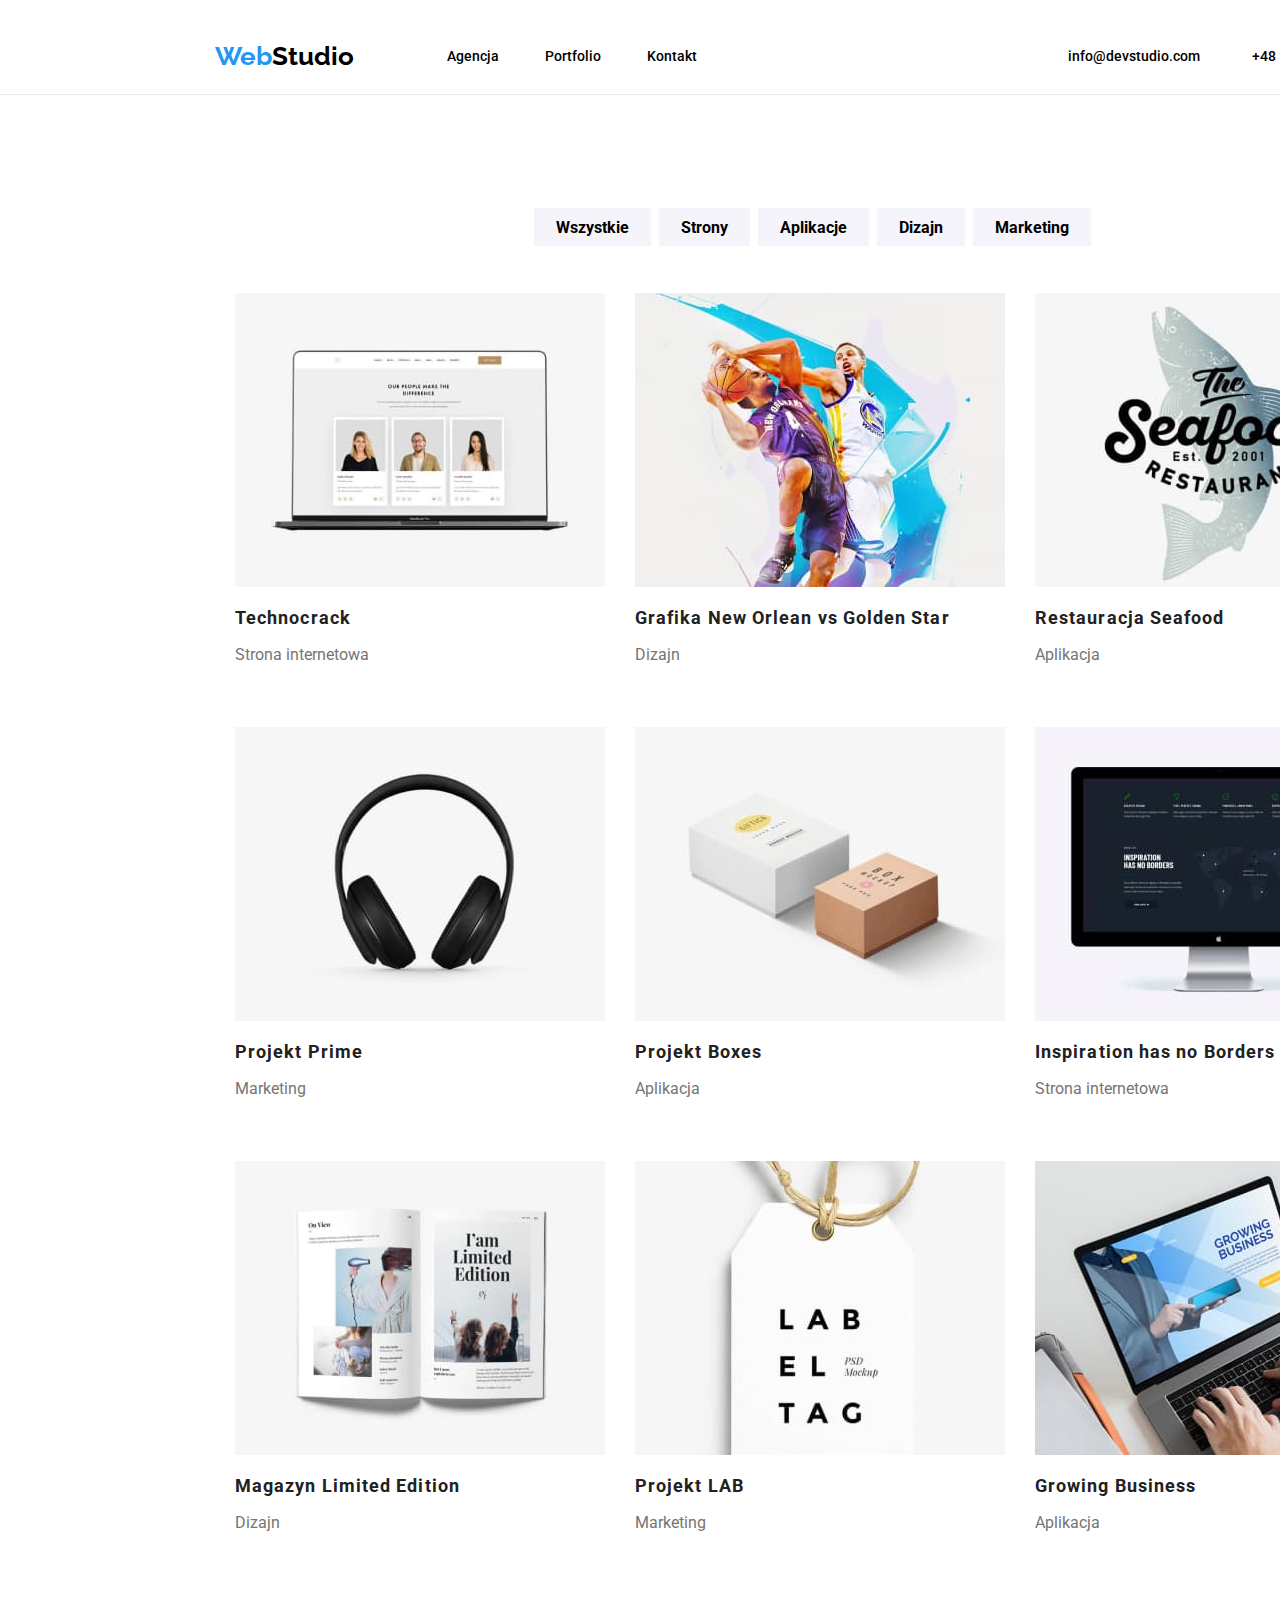
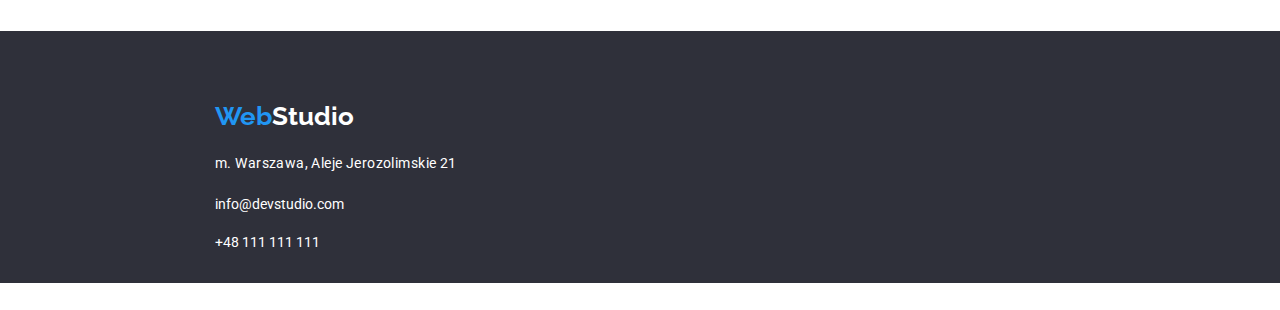
==== portfolio.html @ 70d2c0ad "Version 3.0" ====
<!DOCTYPE html>
<html lang="pl">

<head>
    <meta charset="UTF-8">
    <meta http-equiv="X-UA-Compatible" content="IE=edge">
    <meta name="viewport" content="width=device-width, initial-scale=1.0">
    <title>web-studio-portfolio</title>
    <link rel="preconnect" href="https://fonts.googleapis.com">
    <link rel="preconnect" href="https://fonts.gstatic.com" crossorigin>
    <link
        href="https://fonts.googleapis.com/css2?family=Raleway:wght@700&family=Roboto:wght@400;500;700;900&display=swap"
        rel="stylesheet">
    <style>
        @import url('https://fonts.googleapis.com/css2?family=Raleway:wght@700&family=Roboto:wght@400;500;700;900&display=swap');
    </style>
    <link rel="stylesheet" href="./CSS/style.css">
</head>

<body>
    <header>
        <div class="logo-header"><a href=index.html target="_blank" title="WebStudio" rel="noreferrer noopener"><span
                    class="logo1">Web</span><span class="logo2header">Studio</span></a>
        </div>
        <nav>
            <ul>
                <li>
                    <div class="subpages"><a href="agencja.html" target="_blank" title="WebStudio"
                            rel="noreferrer noopener">Agencja</a></div>
                </li>
                <li>
                    <div class="subpages"><a href="portfolio.html" title="Portfolio WebStudio">Portfolio</a></div>
                </li>
                <li>
                    <div class="subpages"><a href="kontakt.html" target="_blank" title="WebStudio"
                            rel="noreferrer noopener">Kontakt</a></div>
                </li>
            </ul>
            <ul>
                <li>
                    <div id="contact-mail-index"><a href="mailto:info@devstudio.com">info@devstudio.com</a></div>
                </li>
                <li>
                    <div id="contact-phone-index"><a href="tel:+48111111">+48 111 111 111</a></div>
                </li>
            </ul>
        </nav>
    </header>
    <div class="subpages-portfolio-block">
        <nav>
            <ul>
                <li>
                    <div class="subpages-portfolio"><button type="button">Wszystkie</button></div>
                </li>
                <li>
                    <div class="subpages-portfolio"><button type="button">Strony</button></div>
                </li>
                <li>
                    <div class="subpages-portfolio"><button type="button">Aplikacje</button></div>
                </li>
                <li>
                    <div class="subpages-portfolio"><button type="button">Dizajn</button></div>
                </li>
                <li>
                    <div class="subpages-portfolio"><button type="button">Marketing</button></div>
                </li>
            </ul>
        </nav>
    </div>
    <div class="portfolio">
        <ul>
            <li>
                <figure class="portfolio-photos">
                    <img src="./images/Technocrack.jpg" alt="photo of laptop with open webpage of some company"
                        width="370" height="294">
                    <figcaption>
                        <span class="project-name">Technocrack</span>
                        <br>
                        <span class="project-type">Strona internetowa</span>
                    </figcaption>
                </figure>
            </li>
            <li>
                <figure class="portfolio-photos">
                    <img src="./images/Grafika-New-Orlean-vs-Golden-Star.jpg"
                        alt="two basketball players form New Orlean and Golden Stars teams">
                    <figcaption>
                        <span class="project-name">Grafika New Orlean vs Golden Star</span>
                        <br>
                        <span class="project-type">Dizajn</span>
                    </figcaption>
                </figure>
            </li>
            <li>
                <figure class="portfolio-photos">
                    <img src="./images/Restauracja-Seafood.jpg"
                        alt="Logo of The Seafood restaurant with a picture of fhis" width="370" height="294">
                    <figcaption>
                        <span class="project-name">Restauracja Seafood</span>
                        <br>
                        <span class="project-type">Aplikacja</span>
                    </figcaption>
                </figure>
            </li>
            <li>
                <figure class="portfolio-photos">
                    <img src="./images/Projekt-Prime.jpg" alt="Black headphones" width="370" height="294">
                    <figcaption>
                        <span class="project-name">Projekt Prime</span>
                        <br>
                        <span class="project-type">Marketing</span>
                    </figcaption>
                </figure>
            </li>
            <li>
                <figure class="portfolio-photos">
                    <img src="./images/Projekt-Boxes.jpg" alt="Two boxes biger white and smaller orange" width="370"
                        height="294">
                    <figcaption>
                        <span class="project-name">Projekt Boxes</span>
                        <br>
                        <span class="project-type">Aplikacja</span>
                    </figcaption>
                </figure>
            </li>
            <li>
                <figure class="portfolio-photos">
                    <img src="./images/Inspiration-has-no-Borders.jpg" alt="Apple Macintosh" width="370" height="294">
                    <figcaption>
                        <span class="project-name">Inspiration has no Borders</span>
                        <br>
                        <span class="project-type">Strona internetowa</span>
                    </figcaption>
                </figure>
            </li>
            <li>
                <figure class="portfolio-photos">
                    <img src="./images/Magazyn-Limited-Edition.jpg" alt="Colorfull magazin" width="370" height="294">
                    <figcaption>
                        <span class="project-name">Magazyn Limited Edition</span>
                        <br>
                        <span class="project-type">Dizajn</span>
                    </figcaption>
                </figure>
            </li>
            <li>
                <figure class="portfolio-photos">
                    <img src="./images/Projekt-LAB.jpg" alt="White label with black text" width="370" height="294">
                    <figcaption>
                        <span class="project-name">Projekt LAB</span>
                        <br>
                        <span class="project-type">Marketing</span>
                    </figcaption>
                </figure>
            </li>
            <li>
                <figure class="portfolio-photos">
                    <img src="./images/Growing-Business.jpg" alt="person working on a laptop" width="370" height="294">
                    <figcaption>
                        <span class="project-name">Growing Business</span>
                        <br>
                        <span class="project-type">Aplikacja</span>
                    </figcaption>
                </figure>
            </li>
        </ul>
    </div>
    <footer>
        <div class="logo-footer"><a href="https://web-studio.pl/" target="_blank" title="WebStudio"
                rel="noreferrer noopener"><span class="logo1">Web</span><span class="logo2footer">Studio</span></a>
        </div>

        <address>m. Warszawa, Aleje Jerozolimskie 21</address>
        <br>
        <div id="contact-mail-footer"><a href="mailto:info@devstudio.com">info@devstudio.com</a></div>
        <br>
        <div id="contact-phone-footer"><a href="tel:+48111111">+48 111 111 111</a></div>
    </footer>
</body>
</html>
---- CSS/style.css ----
body {
	width: 1600px;
	font-family: 'Roboto', sans-serif;
	color: #212121;
	margin: 0px;
}
header {
	height: 78px;
	color: black;
	border-bottom: 1px solid #ececec;
}
ul {
	list-style-type: none;
}
li {
	display: inline;
	font-family: 'Roboto', sans-serif;
	font-weight: 500;
	margin: 0px;
	float: left;
}
.logo-header {
	text-align: center;
	padding: 25px 70px 25px 215px;
	float: left;
}
.subpages {
	font-size: 14px;
	padding: 32px 23px;
	float: left;
}
#contact-mail-index {
	padding: 32px 52px 32px 348px;
	margin: 0px;
	float: left;
	font-size: 14px;
}
#contact-phone-index {
	padding: 32px 23px 32px 0px;
	margin: 0px;
	float: left;
	font-size: 14px;
}
main {
	height: 600px;
	background-color: #2f303a;
	color: white;
	text-align: center;
	font-weight: 900;
	font-size: 44px;
	line-height: 1px;
	letter-spacing: 2px;
}
.h1index {
	width: 696px;
	height: 120px;
	padding-top: 200px;
	margin-left: 452px;
	font-size: 44px;
	line-height: 60px;
	letter-spacing: 5px;
}
.h2index {
	text-align: center;
	font-size: 36px;
	margin: 0px;
}
.h3index {
	font-size: 14px;
	font-weight: 700;
	text-align: left;
	line-height: 146%;
	letter-spacing: 0.03em;
}
.btnindex {
	background-color: #f5f4fa;
	width: 200px;
	height: 50px;
	margin: 0;
	padding: 10px 41px 10px 42px;
	margin-top: 30px;
	margin-left: 700px;
}
.description {
	width: 1300px;
	height: 101px;
	margin: 0px;
	padding: 94px 150px;
}
.loremipsum {
	inline-size: 270px;
	float: left;
	margin-left: 30px;
	font-size: 14px;
	line-height: 24px;
	letter-spacing: 0.03em;
	text-align: justify;
}
.loremipsum-text {
	color: #757575;
	line-height: 24px;
	letter-spacing: 0.03em;
	text-align: left;
}
.our-work {
	height: 386px;
	clear: both;
	padding: 94px 0px;
}
.our-team {
	height: 460px;
	background-color: #f5f4fa;
	clear: both;
	padding: 94px 0px;
}
.photos {
	display: flex;
	justify-content: center;
	padding: 50px;
}
.photo {
	margin-left: 15px;
	margin-right: 15px;
}
figure {
	background-color: #ffffff;
	margin: 0px;
	float: left;
}
.our-team-photos {
	font-size: 16px;
	font-weight: 500;
	line-height: 19px;
	letter-spacing: 0.03em;
	text-align: center;
	padding: 30px;
	text-align: center;
}
.name-of-memeber {
	color: #212121;
}
.function-of-member {
	color: #757575;
}

button {
	font-family: 'Roboto', sans-serif;
	font-weight: 700;
	font-size: 16px;
	border: none;
	background-color: #f5f4fa;
	float: left;
	height: 38px;
	width: auto;
	padding: 6px 22px;
}
button:hover {
	font-family: 'Roboto', sans-serif;
	font-weight: 700;
	font-size: 16px;
	background-color: #2196f3;
	cursor: pointer;
}
.logo1 {
	font-family: 'Raleway', sans-serif;
	font-weight: 700;
	font-size: 26px;
	color: #2196f3;
}
.logo2header {
	font-family: 'Raleway', sans-serif;
	font-weight: 700;
	font-size: 26px;
	color: black;
}
.logo2footer {
	font-family: 'Raleway', sans-serif;
	font-weight: 700;
	font-size: 26px;
	color: white;
}
a {
	text-decoration: none;
	color: black;
}
a:hover {
	text-decoration: none;
	color: #2196f3;
}
footer {
	height: 202px;
	background-color: #2f303a;
	color: white;
	padding: 50px 0px 0px 0px;
}
.logo-footer {
	text-align: left;
	padding: 20px 0px 10px 215px;
}
address {
	font-family: 'Roboto', sans-serif;
	font-style: normal;
	font-size: 14px;
	font-weight: 400;
	line-height: 24px;
	letter-spacing: 0.03em;
	text-align: left;
	padding: 10px 1139px 0px 215px;
}
#contact-mail-footer a {
	color: white;
	font-size: 14px;
	padding: 9px 1139px 0px 215px;
}
#contact-mail-footer a:hover {
	color: #2196f3;
	font-size: 14px;
}
#contact-phone-footer a {
	color: white;
	font-size: 14px;
	padding: 9px 1139px 60px 215px;
}
#contact-phone-footer a:hover {
	color: #2196f3;
	font-size: 14px;
}
.portfolio {
	font-family: 'Raleway', sans-serif;
	width: 1240px;
	height: 1414px;
	padding: 28px 150px 94px 180px;
}
.subpages-portfolio-block {
	font-size: 14px;
	padding: 94px 0px 28px 490px;
	float: left;
}
.subpages-portfolio {
	height: 38px;
	font-size: 14px;
	letter-spacing: .03em;
	margin: 4px;
	float: left;
}
.portfolio-photos {
	float: left;
	width: 370px;
	height: 404px;
	padding: 15px;
}
.project-name {
	font-family: 'Roboto', sans-serif;
	font-weight: 700;
	font-size: 18px;
	letter-spacing: 1.08px;
	line-height: 3;
	text-align: left;
}
.project-type {
	color: #757575;
	font-family: 'Roboto', sans-serif;
	font-weight: 400;
	font-size: 16px;
	text-align: left;
}
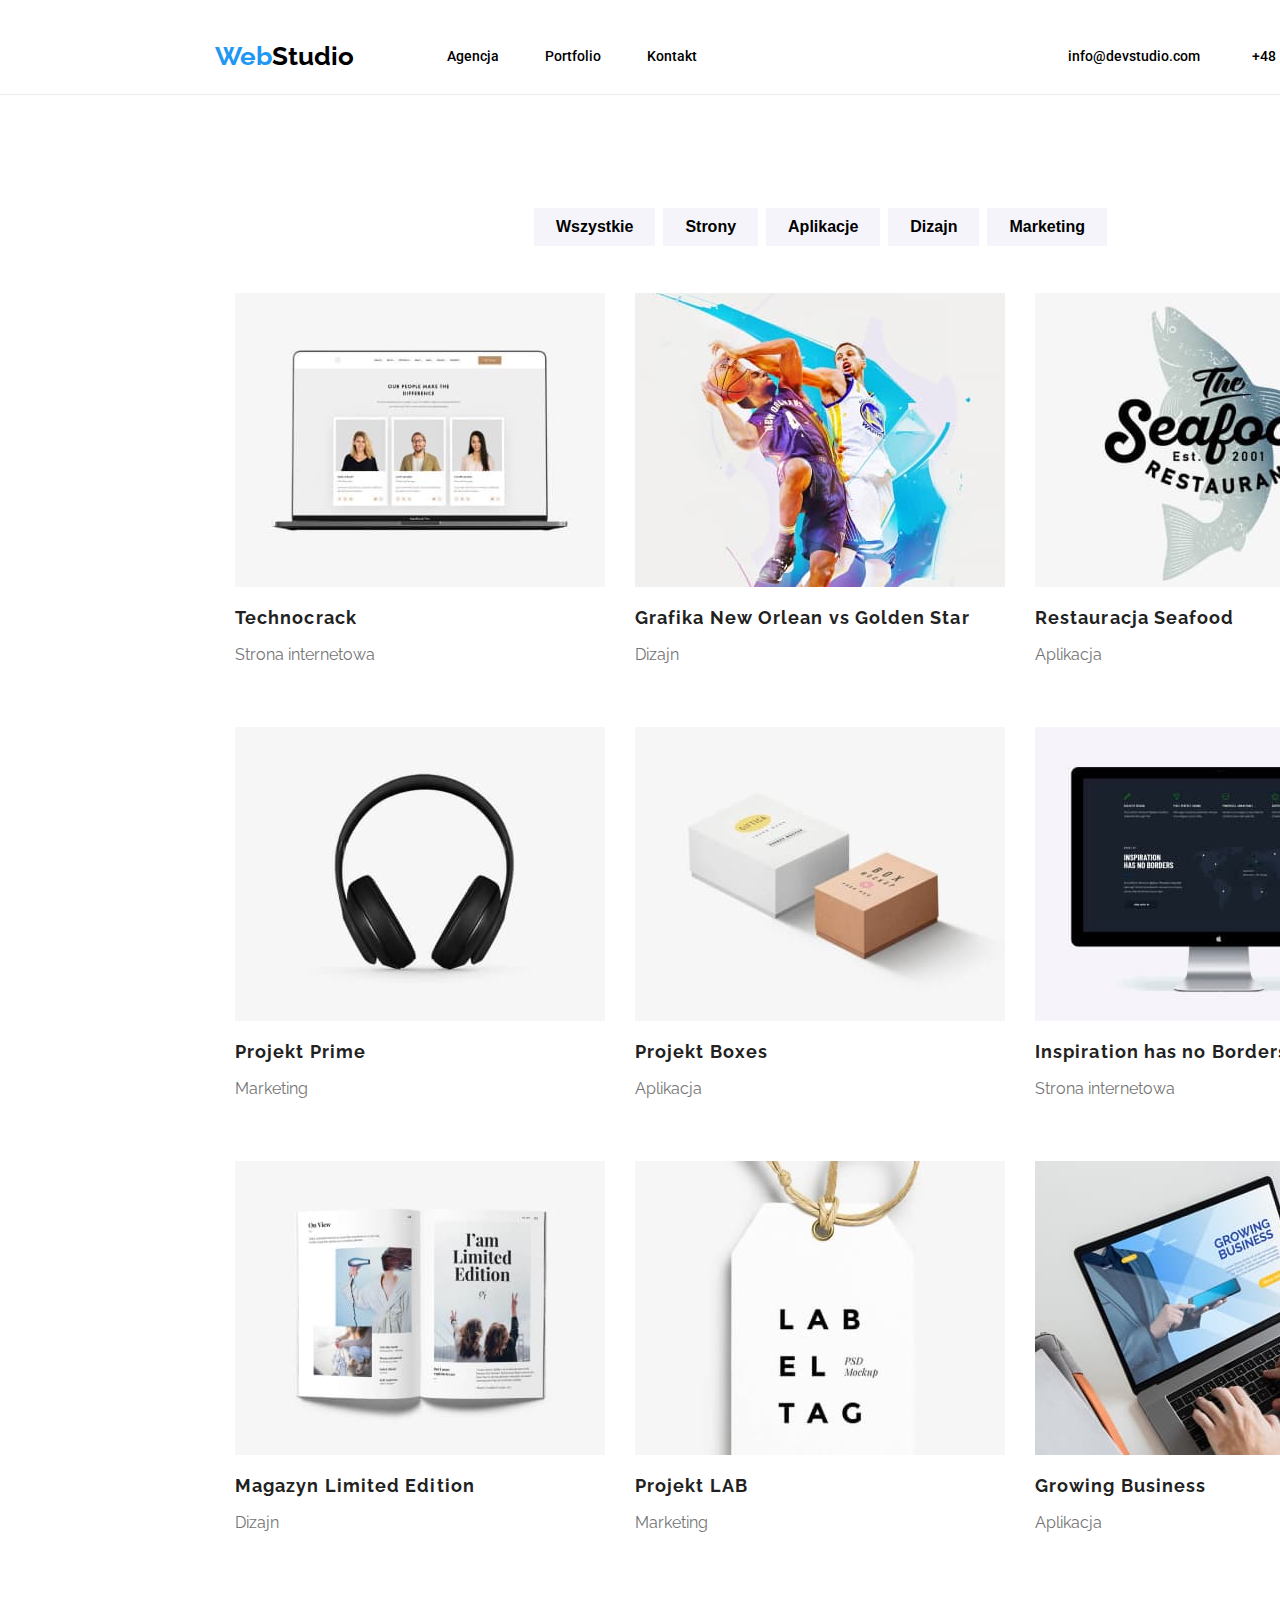
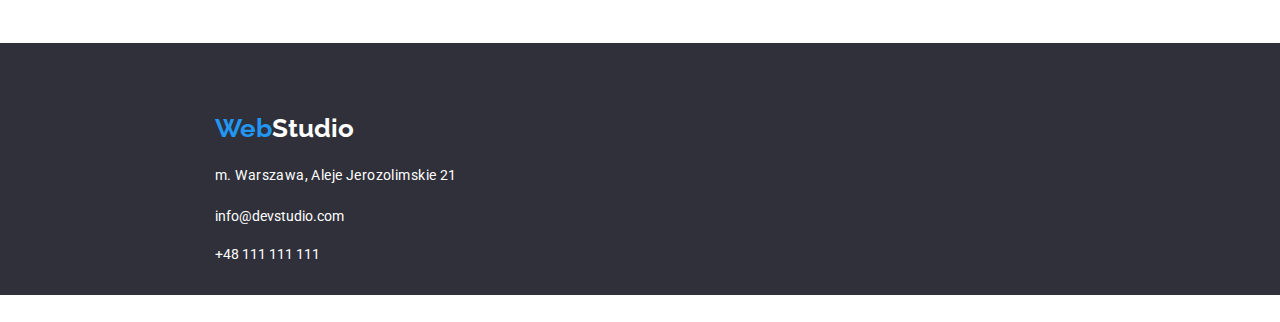
==== commit 3312f26f: "Fixing some of the mistakes pointed out by the mentor" ====
--- a/portfolio.html
+++ b/portfolio.html
@@ -14,25 +14,25 @@
     <style>
         @import url('https://fonts.googleapis.com/css2?family=Raleway:wght@700&family=Roboto:wght@400;500;700;900&display=swap');
     </style>
-    <link rel="stylesheet" href="./CSS/style.css">
+    <link rel="stylesheet" href="./CSS/styles.css">
 </head>
 
 <body>
     <header>
-        <div class="logo-header"><a href=index.html target="_blank" title="WebStudio" rel="noreferrer noopener"><span
+        <div class="logo-header"><a href=index.html target="blank" title="WebStudio" rel="noreferrer noopener"><span
                     class="logo1">Web</span><span class="logo2header">Studio</span></a>
         </div>
         <nav>
             <ul>
                 <li>
-                    <div class="subpages"><a href="agencja.html" target="_blank" title="WebStudio"
+                    <div class="subpages"><a href="agencja.html" target="blank" title="WebStudio"
                             rel="noreferrer noopener">Agencja</a></div>
                 </li>
                 <li>
                     <div class="subpages"><a href="portfolio.html" title="Portfolio WebStudio">Portfolio</a></div>
                 </li>
                 <li>
-                    <div class="subpages"><a href="kontakt.html" target="_blank" title="WebStudio"
+                    <div class="subpages"><a href="kontakt.html" target="blank" title="WebStudio"
                             rel="noreferrer noopener">Kontakt</a></div>
                 </li>
             </ul>
@@ -46,125 +46,129 @@
             </ul>
         </nav>
     </header>
-    <div class="subpages-portfolio-block">
-        <nav>
+    <main class="main-portfolio">
+        <div class="subpages-portfolio-block">
+            <nav>
+                <ul>
+                    <li>
+                        <div class="subpages-portfolio"><button type="button">Wszystkie</button></div>
+                    </li>
+                    <li>
+                        <div class="subpages-portfolio"><button type="button">Strony</button></div>
+                    </li>
+                    <li>
+                        <div class="subpages-portfolio"><button type="button">Aplikacje</button></div>
+                    </li>
+                    <li>
+                        <div class="subpages-portfolio"><button type="button">Dizajn</button></div>
+                    </li>
+                    <li>
+                        <div class="subpages-portfolio"><button type="button">Marketing</button></div>
+                    </li>
+                </ul>
+            </nav>
+        </div>
+        <div class="portfolio">
             <ul>
                 <li>
-                    <div class="subpages-portfolio"><button type="button">Wszystkie</button></div>
+                    <figure class="portfolio-photos">
+                        <img src="./images/Technocrack.jpg" alt="photo of laptop with open webpage of some company"
+                            width="370" height="294">
+                        <figcaption>
+                            <span class="project-name">Technocrack</span>
+                            <br>
+                            <span class="project-type">Strona internetowa</span>
+                        </figcaption>
+                    </figure>
                 </li>
                 <li>
-                    <div class="subpages-portfolio"><button type="button">Strony</button></div>
+                    <figure class="portfolio-photos">
+                        <img src="./images/Grafika-New-Orlean-vs-Golden-Star.jpg" 
+                            alt="two basketball players form New Orlean and Golden Stars teams" width="370" height="294">
+                        <figcaption>
+                            <span class="project-name">Grafika New Orlean vs Golden Star</span>
+                            <br>
+                            <span class="project-type">Dizajn</span>
+                        </figcaption>
+                    </figure>
                 </li>
                 <li>
-                    <div class="subpages-portfolio"><button type="button">Aplikacje</button></div>
+                    <figure class="portfolio-photos">
+                        <img src="./images/Restauracja-Seafood.jpg"
+                            alt="Logo of The Seafood restaurant with a picture of fhis" width="370" height="294">
+                        <figcaption>
+                            <span class="project-name">Restauracja Seafood</span>
+                            <br>
+                            <span class="project-type">Aplikacja</span>
+                        </figcaption>
+                    </figure>
                 </li>
                 <li>
-                    <div class="subpages-portfolio"><button type="button">Dizajn</button></div>
+                    <figure class="portfolio-photos">
+                        <img src="./images/Projekt-Prime.jpg" alt="Black headphones" width="370" height="294">
+                        <figcaption>
+                            <span class="project-name">Projekt Prime</span>
+                            <br>
+                            <span class="project-type">Marketing</span>
+                        </figcaption>
+                    </figure>
                 </li>
                 <li>
-                    <div class="subpages-portfolio"><button type="button">Marketing</button></div>
+                    <figure class="portfolio-photos">
+                        <img src="./images/Projekt-Boxes.jpg" alt="Two boxes biger white and smaller orange" width="370" height="294">
+                        <figcaption>
+                            <span class="project-name">Projekt Boxes</span>
+                            <br>
+                            <span class="project-type">Aplikacja</span>
+                        </figcaption>
+                    </figure>
+                </li>
+                <li>
+                    <figure class="portfolio-photos">
+                        <img src="./images/Inspiration-has-no-Borders.jpg" alt="Apple Macintosh" width="370"
+                            height="294">
+                        <figcaption>
+                            <span class="project-name">Inspiration has no Borders</span>
+                            <br>
+                            <span class="project-type">Strona internetowa</span>
+                        </figcaption>
+                    </figure>
+                </li>
+                <li>
+                    <figure class="portfolio-photos">
+                        <img src="./images/Magazyn-Limited-Edition.jpg" alt="Colorfull magazin" width="370"
+                            height="294">
+                        <figcaption>
+                            <span class="project-name">Magazyn Limited Edition</span>
+                            <br>
+                            <span class="project-type">Dizajn</span>
+                        </figcaption>
+                    </figure>
+                </li>
+                <li>
+                    <figure class="portfolio-photos">
+                        <img src="./images/Projekt-LAB.jpg" alt="White label with black text" width="370" height="294">
+                        <figcaption>
+                            <span class="project-name">Projekt LAB</span>
+                            <br>
+                            <span class="project-type">Marketing</span>
+                        </figcaption>
+                    </figure>
+                </li>
+                <li>
+                    <figure class="portfolio-photos">
+                        <img src="./images/Growing-Business.jpg" alt="person working on a laptop" width="370"
+                            height="294">
+                        <figcaption>
+                            <span class="project-name">Growing Business</span>
+                            <br>
+                            <span class="project-type">Aplikacja</span>
+                        </figcaption>
+                    </figure>
                 </li>
             </ul>
-        </nav>
-    </div>
-    <div class="portfolio">
-        <ul>
-            <li>
-                <figure class="portfolio-photos">
-                    <img src="./images/Technocrack.jpg" alt="photo of laptop with open webpage of some company"
-                        width="370" height="294">
-                    <figcaption>
-                        <span class="project-name">Technocrack</span>
-                        <br>
-                        <span class="project-type">Strona internetowa</span>
-                    </figcaption>
-                </figure>
-            </li>
-            <li>
-                <figure class="portfolio-photos">
-                    <img src="./images/Grafika-New-Orlean-vs-Golden-Star.jpg"
-                        alt="two basketball players form New Orlean and Golden Stars teams">
-                    <figcaption>
-                        <span class="project-name">Grafika New Orlean vs Golden Star</span>
-                        <br>
-                        <span class="project-type">Dizajn</span>
-                    </figcaption>
-                </figure>
-            </li>
-            <li>
-                <figure class="portfolio-photos">
-                    <img src="./images/Restauracja-Seafood.jpg"
-                        alt="Logo of The Seafood restaurant with a picture of fhis" width="370" height="294">
-                    <figcaption>
-                        <span class="project-name">Restauracja Seafood</span>
-                        <br>
-                        <span class="project-type">Aplikacja</span>
-                    </figcaption>
-                </figure>
-            </li>
-            <li>
-                <figure class="portfolio-photos">
-                    <img src="./images/Projekt-Prime.jpg" alt="Black headphones" width="370" height="294">
-                    <figcaption>
-                        <span class="project-name">Projekt Prime</span>
-                        <br>
-                        <span class="project-type">Marketing</span>
-                    </figcaption>
-                </figure>
-            </li>
-            <li>
-                <figure class="portfolio-photos">
-                    <img src="./images/Projekt-Boxes.jpg" alt="Two boxes biger white and smaller orange" width="370"
-                        height="294">
-                    <figcaption>
-                        <span class="project-name">Projekt Boxes</span>
-                        <br>
-                        <span class="project-type">Aplikacja</span>
-                    </figcaption>
-                </figure>
-            </li>
-            <li>
-                <figure class="portfolio-photos">
-                    <img src="./images/Inspiration-has-no-Borders.jpg" alt="Apple Macintosh" width="370" height="294">
-                    <figcaption>
-                        <span class="project-name">Inspiration has no Borders</span>
-                        <br>
-                        <span class="project-type">Strona internetowa</span>
-                    </figcaption>
-                </figure>
-            </li>
-            <li>
-                <figure class="portfolio-photos">
-                    <img src="./images/Magazyn-Limited-Edition.jpg" alt="Colorfull magazin" width="370" height="294">
-                    <figcaption>
-                        <span class="project-name">Magazyn Limited Edition</span>
-                        <br>
-                        <span class="project-type">Dizajn</span>
-                    </figcaption>
-                </figure>
-            </li>
-            <li>
-                <figure class="portfolio-photos">
-                    <img src="./images/Projekt-LAB.jpg" alt="White label with black text" width="370" height="294">
-                    <figcaption>
-                        <span class="project-name">Projekt LAB</span>
-                        <br>
-                        <span class="project-type">Marketing</span>
-                    </figcaption>
-                </figure>
-            </li>
-            <li>
-                <figure class="portfolio-photos">
-                    <img src="./images/Growing-Business.jpg" alt="person working on a laptop" width="370" height="294">
-                    <figcaption>
-                        <span class="project-name">Growing Business</span>
-                        <br>
-                        <span class="project-type">Aplikacja</span>
-                    </figcaption>
-                </figure>
-            </li>
-        </ul>
-    </div>
+        </div>
+    </main>
     <footer>
         <div class="logo-footer"><a href="https://web-studio.pl/" target="_blank" title="WebStudio"
                 rel="noreferrer noopener"><span class="logo1">Web</span><span class="logo2footer">Studio</span></a>
@@ -177,4 +181,5 @@
         <div id="contact-phone-footer"><a href="tel:+48111111">+48 111 111 111</a></div>
     </footer>
 </body>
+
 </html>--- a/CSS/styles.css
+++ b/CSS/styles.css
@@ -0,0 +1,276 @@
+body {
+	width: 1600px;
+	font-family: 'Roboto', sans-serif;
+	color: #212121;
+	margin: 0px;
+}
+header {
+	height: 78px;
+	color: black;
+	border-bottom: 1px solid #ececec;
+}
+.main-portfolio {
+	height: 1548px;
+}
+ul {
+	list-style-type: none;
+}
+li {
+	display: inline;
+	font-weight: 500;
+	margin: 0px;
+	float: left;
+}
+.logo-header {
+	text-align: center;
+	padding: 25px 70px 25px 215px;
+	float: left;
+}
+.subpages {
+	font-size: 14px;
+	padding: 32px 23px;
+	float: left;
+}
+#contact-mail-index {
+	padding: 32px 52px 32px 348px;
+	margin: 0px;
+	float: left;
+	font-size: 14px;
+}
+#contact-phone-index {
+	padding: 32px 23px 32px 0px;
+	margin: 0px;
+	float: left;
+	font-size: 14px;
+}
+.main-index {
+	height: 600px;
+	background-color: #2f303a;
+	color: white;
+	text-align: center;
+	font-weight: 900;
+	font-size: 44px;
+	line-height: 1px;
+	letter-spacing: 2px;
+}
+.h1index {
+	width: 696px;
+	height: 120px;
+	padding-top: 200px;
+	margin-left: 452px;
+	font-size: 44px;
+	line-height: 60px;
+	letter-spacing: 5px;
+}
+.h2index {
+	text-align: center;
+	font-size: 36px;
+	margin: 0px;
+}
+.h3index {
+	font-size: 14px;
+	font-weight: 700;
+	text-align: left;
+	line-height: 146%;
+	letter-spacing: 0.03em;
+}
+.btnindex {
+	background-color: #f5f4fa;
+	width: 200px;
+	height: 50px;
+	margin: 0;
+	padding: 10px 41px 10px 42px;
+	margin-top: 30px;
+	margin-left: 700px;
+}
+.description {
+	width: 1300px;
+	height: 101px;
+	margin: 0px;
+	padding: 94px 150px;
+}
+.loremipsum {
+	inline-size: 270px;
+	float: left;
+	margin-left: 30px;
+	font-size: 14px;
+	line-height: 24px;
+	letter-spacing: 0.03em;
+	text-align: justify;
+}
+.loremipsum-text {
+	color: #757575;
+	line-height: 24px;
+	letter-spacing: 0.03em;
+	text-align: left;
+}
+.our-work {
+	height: 386px;
+	clear: both;
+	padding: 94px 0px;
+}
+.our-team {
+	height: 460px;
+	background-color: #f5f4fa;
+	clear: both;
+	padding: 94px 0px;
+}
+.photos {
+	display: flex;
+	justify-content: center;
+	padding: 50px;
+}
+.photo {
+	margin-left: 15px;
+	margin-right: 15px;
+}
+figure {
+	background-color: #ffffff;
+	margin: 0px;
+	float: left;
+}
+.our-team-photos {
+	font-size: 16px;
+	font-weight: 500;
+	line-height: 19px;
+	letter-spacing: 0.03em;
+	text-align: center;
+	padding: 30px;
+	text-align: center;
+}
+.name-of-memeber {
+	color: #212121;
+}
+.function-of-member {
+	color: #757575;
+}
+
+button {
+	font-weight: 700;
+	font-size: 16px;
+	border: none;
+	background-color: #f5f4fa;
+	float: left;
+	height: 38px;
+	width: auto;
+	padding: 6px 22px;
+}
+button:hover {
+	background-color: #2196f3;
+	cursor: pointer;
+}
+button:focus {
+	background-color: #2196f3;
+	cursor: pointer;
+}
+button:active {
+	background-color: red;
+}
+.logo1 {
+	font-family: 'Raleway', sans-serif;
+	font-weight: 700;
+	font-size: 26px;
+	color: #2196f3;
+}
+.logo2header {
+	font-family: 'Raleway', sans-serif;
+	font-weight: 700;
+	font-size: 26px;
+	color: black;
+}
+.logo2footer {
+	font-family: 'Raleway', sans-serif;
+	font-weight: 700;
+	font-size: 26px;
+	color: white;
+}
+a {
+	text-decoration: none;
+	color: black;
+}
+a:hover {
+	text-decoration: none;
+	color: #2196f3;
+}
+a:focus {
+	text-decoration: none;
+	color: #2196f3;
+}
+a:active {
+	text-decoration: none;
+	color: red;
+}
+footer {
+	height: 202px;
+	background-color: #2f303a;
+	color: white;
+	padding: 50px 0px 0px 0px;
+}
+.logo-footer {
+	text-align: left;
+	padding: 20px 0px 10px 215px;
+}
+address {
+	font-style: normal;
+	font-size: 14px;
+	font-weight: 400;
+	line-height: 24px;
+	letter-spacing: 0.03em;
+	text-align: left;
+	padding: 10px 1139px 0px 215px;
+}
+#contact-mail-footer a {
+	color: white;
+	font-size: 14px;
+	padding: 9px 1139px 0px 215px;
+}
+#contact-mail-footer a:hover {
+	color: #2196f3;
+	font-size: 14px;
+}
+#contact-phone-footer a {
+	color: white;
+	font-size: 14px;
+	padding: 9px 1139px 60px 215px;
+}
+#contact-phone-footer a:hover {
+	color: #2196f3;
+	font-size: 14px;
+}
+.portfolio {
+	font-family: 'Raleway', sans-serif;
+	width: 1240px;
+	height: 1414px;
+	padding: 28px 150px 94px 180px;
+}
+.subpages-portfolio-block {
+	font-size: 14px;
+	padding: 94px 0px 28px 490px;
+	float: left;
+}
+.subpages-portfolio {
+	height: 38px;
+	font-size: 14px;
+	letter-spacing: 0.03em;
+	margin: 4px;
+	float: left;
+}
+.portfolio-photos {
+	float: left;
+	width: 370px;
+	height: 404px;
+	padding: 15px;
+}
+.project-name {
+	font-weight: 700;
+	font-size: 18px;
+	letter-spacing: 1.08px;
+	line-height: 3;
+	text-align: left;
+}
+.project-type {
+	color: #757575;
+	font-weight: 400;
+	font-size: 16px;
+	text-align: left;
+}
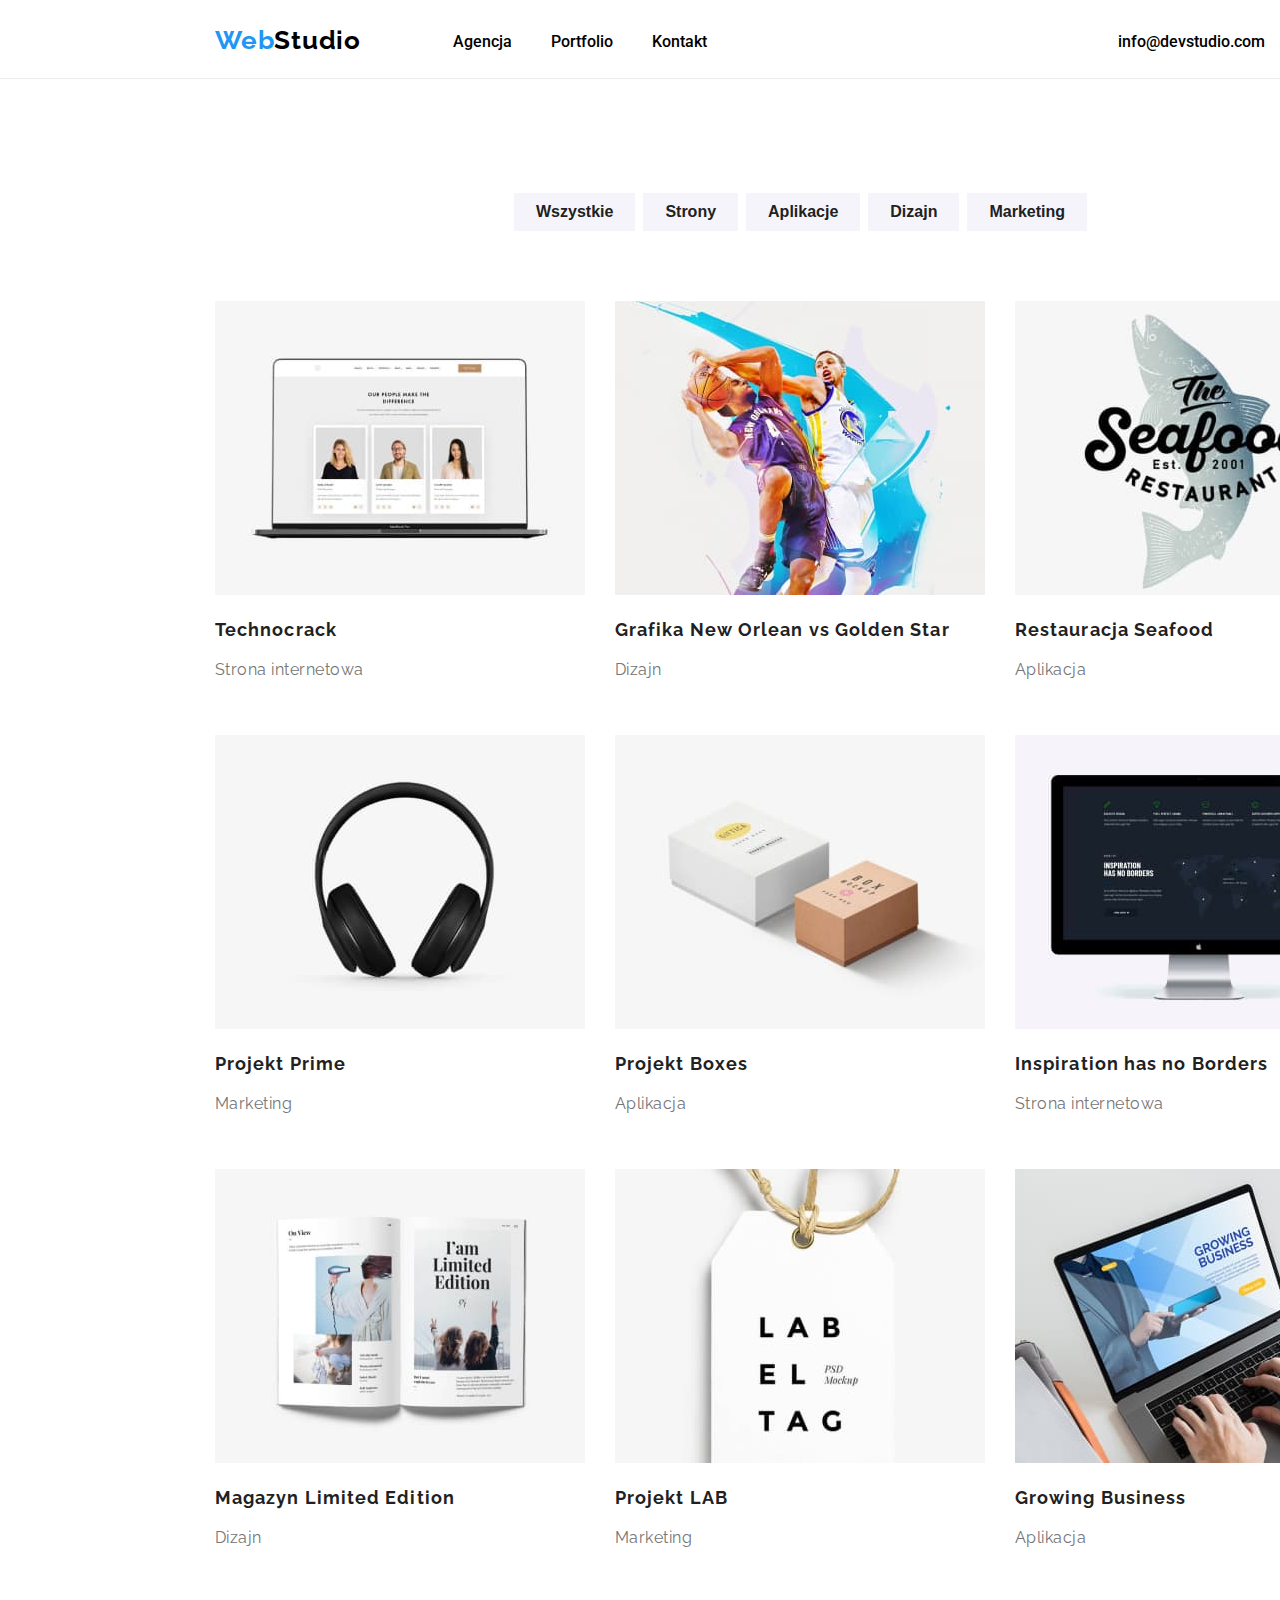
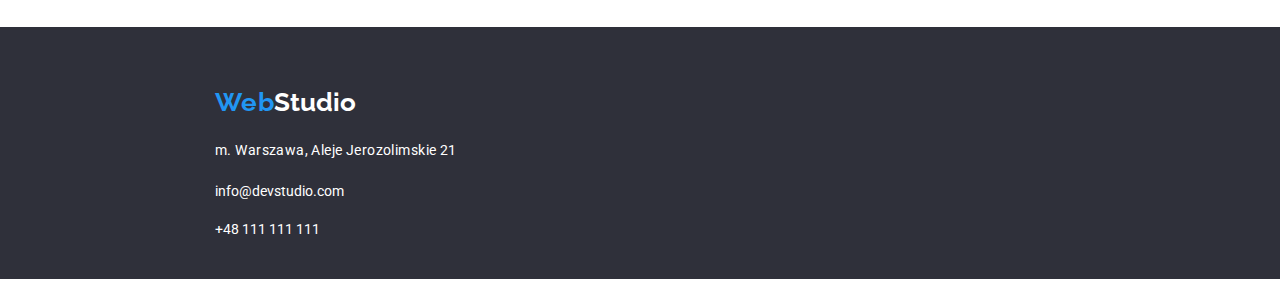
==== commit ade79e9c: "Final version" ====
--- a/portfolio.html
+++ b/portfolio.html
@@ -18,60 +18,60 @@
 </head>
 
 <body>
-    <header>
-        <div class="logo-header"><a href=index.html target="blank" title="WebStudio" rel="noreferrer noopener"><span
-                    class="logo1">Web</span><span class="logo2header">Studio</span></a>
+    <header class="header">
+        <div class="logo-header"><a class="link-index" href="index.html" title="WebStudio">
+                <span class="logo1">Web</span><span class="logo2header">Studio</span></a>
         </div>
-        <nav>
-            <ul>
-                <li>
-                    <div class="subpages"><a href="agencja.html" target="blank" title="WebStudio"
-                            rel="noreferrer noopener">Agencja</a></div>
+        <nav class="header-nav">
+            <div class="header-nav-subpages">
+                <ul class="ul-header">
+                    <li class="li-header">
+                        <a class="link-index" href="agencja.html" title="WebStudio">Agencja</a>
+                    </li>
+                    <li class="li-header">
+                        <a class="link-index" href="portfolio.html" title="Portfolio WebStudio">Portfolio</a>
+                    </li>
+                    <li class="li-header">
+                        <a class="link-index" href="kontakt.html" title="Kontakt">Kontakt</a>
+                    </li>
+                </ul>
+            </div>
+            <div class="header-nav-contact">
+                <ul class="ul-header-nav-contact">
+                    <li class="li-header-nav-contact">
+                        <a class="link-index" href="mailto:info@devstudio.com">info@devstudio.com</a>
+                    </li>
+                    <li class="li-header-nav-contact">
+                        <a class="link-index" href="tel:+48111111">+48 111 111 111</a>
+                    </li>
+                </ul>
+            </div>
+        </nav>
+    </header>
+    <main class="main-portfolio">
+        <nav class="nav-portfolio">
+            <ul class="ul-nav-portfolio">
+                <li class="li-nav-portfolio">
+                    <div class="subpages-portfolio"><button class="btn-portfolio" type="button">Wszystkie</button></div>
                 </li>
-                <li>
-                    <div class="subpages"><a href="portfolio.html" title="Portfolio WebStudio">Portfolio</a></div>
+                <li class="li-nav-portfolio">
+                    <div class="subpages-portfolio"><button class="btn-portfolio" type="button">Strony</button></div>
                 </li>
-                <li>
-                    <div class="subpages"><a href="kontakt.html" target="blank" title="WebStudio"
-                            rel="noreferrer noopener">Kontakt</a></div>
+                <li class="li-nav-portfolio">
+                    <div class="subpages-portfolio"><button class="btn-portfolio" type="button">Aplikacje</button></div>
                 </li>
-            </ul>
-            <ul>
-                <li>
-                    <div id="contact-mail-index"><a href="mailto:info@devstudio.com">info@devstudio.com</a></div>
+                <li class="li-nav-portfolio">
+                    <div class="subpages-portfolio"><button class="btn-portfolio" type="button">Dizajn</button></div>
                 </li>
-                <li>
-                    <div id="contact-phone-index"><a href="tel:+48111111">+48 111 111 111</a></div>
+                <li class="li-nav-portfolio">
+                    <div class="subpages-portfolio"><button class="btn-portfolio" type="button">Marketing</button></div>
                 </li>
             </ul>
         </nav>
-    </header>
-    <main class="main-portfolio">
-        <div class="subpages-portfolio-block">
-            <nav>
-                <ul>
-                    <li>
-                        <div class="subpages-portfolio"><button type="button">Wszystkie</button></div>
-                    </li>
-                    <li>
-                        <div class="subpages-portfolio"><button type="button">Strony</button></div>
-                    </li>
-                    <li>
-                        <div class="subpages-portfolio"><button type="button">Aplikacje</button></div>
-                    </li>
-                    <li>
-                        <div class="subpages-portfolio"><button type="button">Dizajn</button></div>
-                    </li>
-                    <li>
-                        <div class="subpages-portfolio"><button type="button">Marketing</button></div>
-                    </li>
-                </ul>
-            </nav>
-        </div>
         <div class="portfolio">
-            <ul>
-                <li>
-                    <figure class="portfolio-photos">
+            <ul class="ul-portfolio">
+                <li class="li-portfolio">
+                    <figure class="figure-our-team">
                         <img src="./images/Technocrack.jpg" alt="photo of laptop with open webpage of some company"
                             width="370" height="294">
                         <figcaption>
@@ -81,10 +81,11 @@
                         </figcaption>
                     </figure>
                 </li>
-                <li>
-                    <figure class="portfolio-photos">
-                        <img src="./images/Grafika-New-Orlean-vs-Golden-Star.jpg" 
-                            alt="two basketball players form New Orlean and Golden Stars teams" width="370" height="294">
+                <li class="li-portfolio">
+                    <figure class="figure-our-team">
+                        <img src="./images/Grafika-New-Orlean-vs-Golden-Star.jpg"
+                            alt="two basketball players form New Orlean and Golden Stars teams" width="370"
+                            height="294">
                         <figcaption>
                             <span class="project-name">Grafika New Orlean vs Golden Star</span>
                             <br>
@@ -92,8 +93,8 @@
                         </figcaption>
                     </figure>
                 </li>
-                <li>
-                    <figure class="portfolio-photos">
+                <li class="li-portfolio">
+                    <figure class="figure-our-team">
                         <img src="./images/Restauracja-Seafood.jpg"
                             alt="Logo of The Seafood restaurant with a picture of fhis" width="370" height="294">
                         <figcaption>
@@ -103,8 +104,10 @@
                         </figcaption>
                     </figure>
                 </li>
-                <li>
-                    <figure class="portfolio-photos">
+            </ul>
+            <ul class="ul-portfolio">
+                <li class="li-portfolio">
+                    <figure class="figure-our-team">
                         <img src="./images/Projekt-Prime.jpg" alt="Black headphones" width="370" height="294">
                         <figcaption>
                             <span class="project-name">Projekt Prime</span>
@@ -113,9 +116,10 @@
                         </figcaption>
                     </figure>
                 </li>
-                <li>
-                    <figure class="portfolio-photos">
-                        <img src="./images/Projekt-Boxes.jpg" alt="Two boxes biger white and smaller orange" width="370" height="294">
+                <li class="li-portfolio">
+                    <figure class="figure-our-team">
+                        <img src="./images/Projekt-Boxes.jpg" alt="Two boxes biger white and smaller orange" width="370"
+                            height="294">
                         <figcaption>
                             <span class="project-name">Projekt Boxes</span>
                             <br>
@@ -123,8 +127,8 @@
                         </figcaption>
                     </figure>
                 </li>
-                <li>
-                    <figure class="portfolio-photos">
+                <li class="li-portfolio">
+                    <figure class="figure-our-team">
                         <img src="./images/Inspiration-has-no-Borders.jpg" alt="Apple Macintosh" width="370"
                             height="294">
                         <figcaption>
@@ -134,8 +138,10 @@
                         </figcaption>
                     </figure>
                 </li>
-                <li>
-                    <figure class="portfolio-photos">
+            </ul>
+            <ul class="ul-portfolio">
+                <li class="li-portfolio">
+                    <figure class="figure-our-team">
                         <img src="./images/Magazyn-Limited-Edition.jpg" alt="Colorfull magazin" width="370"
                             height="294">
                         <figcaption>
@@ -145,8 +151,8 @@
                         </figcaption>
                     </figure>
                 </li>
-                <li>
-                    <figure class="portfolio-photos">
+                <li class="li-portfolio">
+                    <figure class="figure-our-team">
                         <img src="./images/Projekt-LAB.jpg" alt="White label with black text" width="370" height="294">
                         <figcaption>
                             <span class="project-name">Projekt LAB</span>
@@ -155,8 +161,8 @@
                         </figcaption>
                     </figure>
                 </li>
-                <li>
-                    <figure class="portfolio-photos">
+                <li class="li-portfolio">
+                    <figure class="figure-our-team">
                         <img src="./images/Growing-Business.jpg" alt="person working on a laptop" width="370"
                             height="294">
                         <figcaption>
@@ -169,16 +175,18 @@
             </ul>
         </div>
     </main>
-    <footer>
-        <div class="logo-footer"><a href="https://web-studio.pl/" target="_blank" title="WebStudio"
-                rel="noreferrer noopener"><span class="logo1">Web</span><span class="logo2footer">Studio</span></a>
+    <footer class="footer-all">
+        <div class="logo-footer"><a class="link-portfolio" href="https://web-studio.pl/" target="_blank"
+                title="WebStudio" rel="noreferrer noopener"><span class="logo1">Web</span><span
+                    class="logo2footer">Studio</span></a>
         </div>
 
-        <address>m. Warszawa, Aleje Jerozolimskie 21</address>
+        <address class="address-all">m. Warszawa, Aleje Jerozolimskie 21</address>
         <br>
-        <div id="contact-mail-footer"><a href="mailto:info@devstudio.com">info@devstudio.com</a></div>
+        <div id="contact-mail-footer"><a class="link-portfolio" href="mailto:info@devstudio.com">info@devstudio.com</a>
+        </div>
         <br>
-        <div id="contact-phone-footer"><a href="tel:+48111111">+48 111 111 111</a></div>
+        <div id="contact-phone-footer"><a class="link-portfolio" href="tel:+48111111">+48 111 111 111</a></div>
     </footer>
 </body>
 
--- a/CSS/styles.css
+++ b/CSS/styles.css
@@ -4,32 +4,180 @@
 	color: #212121;
 	margin: 0px;
 }
-header {
+.header {
 	height: 78px;
 	color: black;
 	border-bottom: 1px solid #ececec;
-}
-.main-portfolio {
-	height: 1548px;
-}
-ul {
-	list-style-type: none;
-}
-li {
-	display: inline;
-	font-weight: 500;
-	margin: 0px;
-	float: left;
+	display: flex;
 }
 .logo-header {
-	text-align: center;
-	padding: 25px 70px 25px 215px;
-	float: left;
-}
-.subpages {
-	font-size: 14px;
-	padding: 32px 23px;
-	float: left;
+	width: 145px;
+	text-align: center;
+	padding: 25px 93px 25px 215px;
+}
+.logo1 {
+	font-family: 'Raleway', sans-serif;
+	font-weight: 700;
+	font-size: 26px;
+	line-height: 1.2;
+	letter-spacing: 0.03em;
+	color: #2196f3;
+}
+.logo2header {
+	font-family: 'Raleway', sans-serif;
+	font-weight: 700;
+	font-size: 26px;
+	line-height: 1.2;
+	letter-spacing: 0.03em;
+	color: black;
+}
+.header-nav {
+	width: 1147px;
+	display: flex;
+	justify-content: space-between;
+}
+.header-nav-subpages {
+	width: 625px;
+}
+.header-nav-contact {
+	width: 522px;
+}
+.ul-header {
+	padding-top: 32px;
+	padding-left: 0px;
+	margin: 0;
+	list-style-type: none;
+	display: flex;
+	justify-content: space-between;
+}
+.li-header {
+	font-weight: 500;
+	margin: 0px;
+}
+.li-header:last-child {
+	padding-right: 371px;
+}
+.ul-header-nav-contact {
+	width: 522px;
+	padding-top: 32px;
+	margin: 0;
+	list-style-type: none;
+	display: flex;
+	justify-content: space-between;
+}
+.li-header-nav-contact {
+	font-weight: 500;
+	margin: 0px;
+}
+.li-header-nav-contact:last-child {
+	padding-right: 227px;
+}
+.description {
+	width: 1600px;
+	height: 101px;
+	margin: 0px;
+	padding: 94px 0px;
+}
+.ul-description {
+	width: 1385px;
+	padding: 0px;
+	list-style-type: none;
+	display: flex;
+	justify-content: space-between;
+}
+.li-description {
+	font-weight: 500;
+	margin: 0px;
+	width: 370px;
+}
+.li-description:first-child {
+	padding-left: 215px;
+}
+.loremipsum {
+	inline-size: 270px;
+	float: left;
+	font-size: 14px;
+	line-height: 24px;
+	letter-spacing: 0.03em;
+	text-align: justify;
+}
+.loremipsum-text {
+	color: #757575;
+	line-height: 24px;
+	letter-spacing: 0.03em;
+	text-align: left;
+}
+.our-work {
+	height: 386px;
+	clear: both;
+	padding: 94px 0px;
+}
+.ul-our-work {
+	width: 1385px;
+	padding: 0px;
+	list-style-type: none;
+	display: flex;
+	justify-content: space-between;
+}
+.li-our-work {
+	font-weight: 500;
+	margin: 0px;
+	width: 370px;
+}
+.li-our-work:first-child {
+	padding-left: 215px;
+}
+.photos {
+	padding: 50px 0px;
+}
+.ul-our-team {
+	width: 1385px;
+	padding: 0px;
+	list-style-type: none;
+	display: flex;
+	justify-content: space-between;
+}
+.li-our-team {
+	font-weight: 500;
+	margin: 0px;
+}
+.li-our-team:first-child {
+	padding-left: 215px;
+}
+
+.btn-portfolio {
+	font-weight: 700;
+	font-size: 16px;
+	border: none;
+	background-color: #f5f4fa;
+	color: #212121;
+	float: left;
+	height: 38px;
+	width: auto;
+	padding: 6px 22px;
+}
+.btn-index {
+	font-weight: 700;
+	font-size: 16px;
+	border: none;
+	background-color: #f5f4fa;
+	color: #212121;
+	float: left;
+	width: 200px;
+	height: 50px;
+	margin: 0;
+	padding: 10px 41px 10px 42px;
+	margin-top: 30px;
+	margin-left: 700px;
+}
+[class^='btn']:hover {
+	background-color: #2196f3;
+	color: #ffffff;
+	cursor: pointer;
+}
+[class^='btn']:focus {
+	background-color: #2196f3;
+	cursor: pointer;
 }
 #contact-mail-index {
 	padding: 32px 52px 32px 348px;
@@ -74,60 +222,16 @@
 	line-height: 146%;
 	letter-spacing: 0.03em;
 }
-.btnindex {
-	background-color: #f5f4fa;
-	width: 200px;
-	height: 50px;
-	margin: 0;
-	padding: 10px 41px 10px 42px;
-	margin-top: 30px;
-	margin-left: 700px;
-}
-.description {
-	width: 1300px;
-	height: 101px;
-	margin: 0px;
-	padding: 94px 150px;
-}
-.loremipsum {
-	inline-size: 270px;
-	float: left;
-	margin-left: 30px;
-	font-size: 14px;
-	line-height: 24px;
-	letter-spacing: 0.03em;
-	text-align: justify;
-}
-.loremipsum-text {
-	color: #757575;
-	line-height: 24px;
-	letter-spacing: 0.03em;
-	text-align: left;
-}
-.our-work {
-	height: 386px;
-	clear: both;
-	padding: 94px 0px;
-}
 .our-team {
 	height: 460px;
 	background-color: #f5f4fa;
 	clear: both;
 	padding: 94px 0px;
 }
-.photos {
-	display: flex;
-	justify-content: center;
-	padding: 50px;
-}
-.photo {
-	margin-left: 15px;
-	margin-right: 15px;
-}
-figure {
+.figure-our-team {
 	background-color: #ffffff;
 	margin: 0px;
-	float: left;
+	float: 1;
 }
 .our-team-photos {
 	font-size: 16px;
@@ -144,109 +248,57 @@
 .function-of-member {
 	color: #757575;
 }
-
-button {
-	font-weight: 700;
-	font-size: 16px;
-	border: none;
-	background-color: #f5f4fa;
-	float: left;
-	height: 38px;
-	width: auto;
-	padding: 6px 22px;
-}
-button:hover {
-	background-color: #2196f3;
-	cursor: pointer;
-}
-button:focus {
-	background-color: #2196f3;
-	cursor: pointer;
-}
-button:active {
-	background-color: red;
-}
-.logo1 {
-	font-family: 'Raleway', sans-serif;
-	font-weight: 700;
-	font-size: 26px;
-	color: #2196f3;
-}
-.logo2header {
-	font-family: 'Raleway', sans-serif;
-	font-weight: 700;
-	font-size: 26px;
-	color: black;
-}
-.logo2footer {
-	font-family: 'Raleway', sans-serif;
-	font-weight: 700;
-	font-size: 26px;
-	color: white;
-}
-a {
-	text-decoration: none;
-	color: black;
-}
-a:hover {
-	text-decoration: none;
-	color: #2196f3;
-}
-a:focus {
-	text-decoration: none;
-	color: #2196f3;
-}
-a:active {
-	text-decoration: none;
-	color: red;
-}
-footer {
-	height: 202px;
-	background-color: #2f303a;
-	color: white;
-	padding: 50px 0px 0px 0px;
-}
-.logo-footer {
-	text-align: left;
-	padding: 20px 0px 10px 215px;
-}
-address {
-	font-style: normal;
-	font-size: 14px;
-	font-weight: 400;
-	line-height: 24px;
-	letter-spacing: 0.03em;
-	text-align: left;
-	padding: 10px 1139px 0px 215px;
-}
-#contact-mail-footer a {
-	color: white;
-	font-size: 14px;
-	padding: 9px 1139px 0px 215px;
-}
-#contact-mail-footer a:hover {
-	color: #2196f3;
-	font-size: 14px;
-}
-#contact-phone-footer a {
-	color: white;
-	font-size: 14px;
-	padding: 9px 1139px 60px 215px;
-}
-#contact-phone-footer a:hover {
-	color: #2196f3;
-	font-size: 14px;
+.main-portfolio {
+	height: 1548px;
+}
+.subpages-portfolio-block {
+	font-size: 14px;
+	padding: 94px 0px 28px 490px;
+	float: left;
+}
+.nav-portfolio {
+	display: flex;
+	justify-content: space-between;
+	padding: 94px 0px 35px 510px;
+}
+.ul-nav-portfolio {
+	display: flex;
+	justify-content: space-between;
+	list-style: none;
+	font-weight: 500;
+	padding: 0px;
+}
+.li-nav-portfolio {
+	font-size: 16px;
+	line-height: 26px;
+	letter-spacing: 0.03em;
+	font-weight: 500;
+	margin: 0px;
 }
 .portfolio {
 	font-family: 'Raleway', sans-serif;
-	width: 1240px;
-	height: 1414px;
-	padding: 28px 150px 94px 180px;
-}
-.subpages-portfolio-block {
-	font-size: 14px;
-	padding: 94px 0px 28px 490px;
-	float: left;
+	height: 1272px;
+	padding : 0px;
+}
+.ul-portfolio {
+	width: 1385px;
+	height: 404px;
+	padding: 15px 0px;
+	display: flex;
+	justify-content: space-between;
+	list-style: none;
+	font-weight: 500;
+	margin: 0px;
+}
+.li-portfolio {
+	font-size: 16px;
+	line-height: 26px;
+	letter-spacing: 0.03em;
+	font-weight: 500;
+	margin: 0px;
+}
+.li-portfolio:first-child {
+	padding-left: 215px;
 }
 .subpages-portfolio {
 	height: 38px;
@@ -274,3 +326,59 @@
 	font-size: 16px;
 	text-align: left;
 }
+.logo2footer {
+	font-family: 'Raleway', sans-serif;
+	font-weight: 700;
+	font-size: 26px;
+	color: white;
+}
+.link-index,
+.link-portfolio {
+	text-decoration: none;
+	color: black;
+}
+[class^='link']:hover {
+	text-decoration: none;
+	color: #2196f3;
+}
+[class^='link']:focus {
+	text-decoration: none;
+	color: #2196f3;
+}
+.footer-all {
+	height: 252px;
+	background-color: #2f303a;
+	color: white;
+	padding: 0px;
+}
+.logo-footer {
+	text-align: left;
+	padding: 60px 0px 10px 215px;
+}
+.address-all {
+	font-style: normal;
+	font-size: 14px;
+	font-weight: 400;
+	line-height: 24px;
+	letter-spacing: 0.03em;
+	text-align: left;
+	padding: 10px 1139px 0px 215px;
+}
+#contact-mail-footer a {
+	color: white;
+	font-size: 14px;
+	padding: 9px 1139px 0px 215px;
+}
+#contact-mail-footer a:hover {
+	color: #2196f3;
+	font-size: 14px;
+}
+#contact-phone-footer a {
+	color: white;
+	font-size: 14px;
+	padding: 9px 1139px 60px 215px;
+}
+#contact-phone-footer a:hover {
+	color: #2196f3;
+	font-size: 14px;
+}
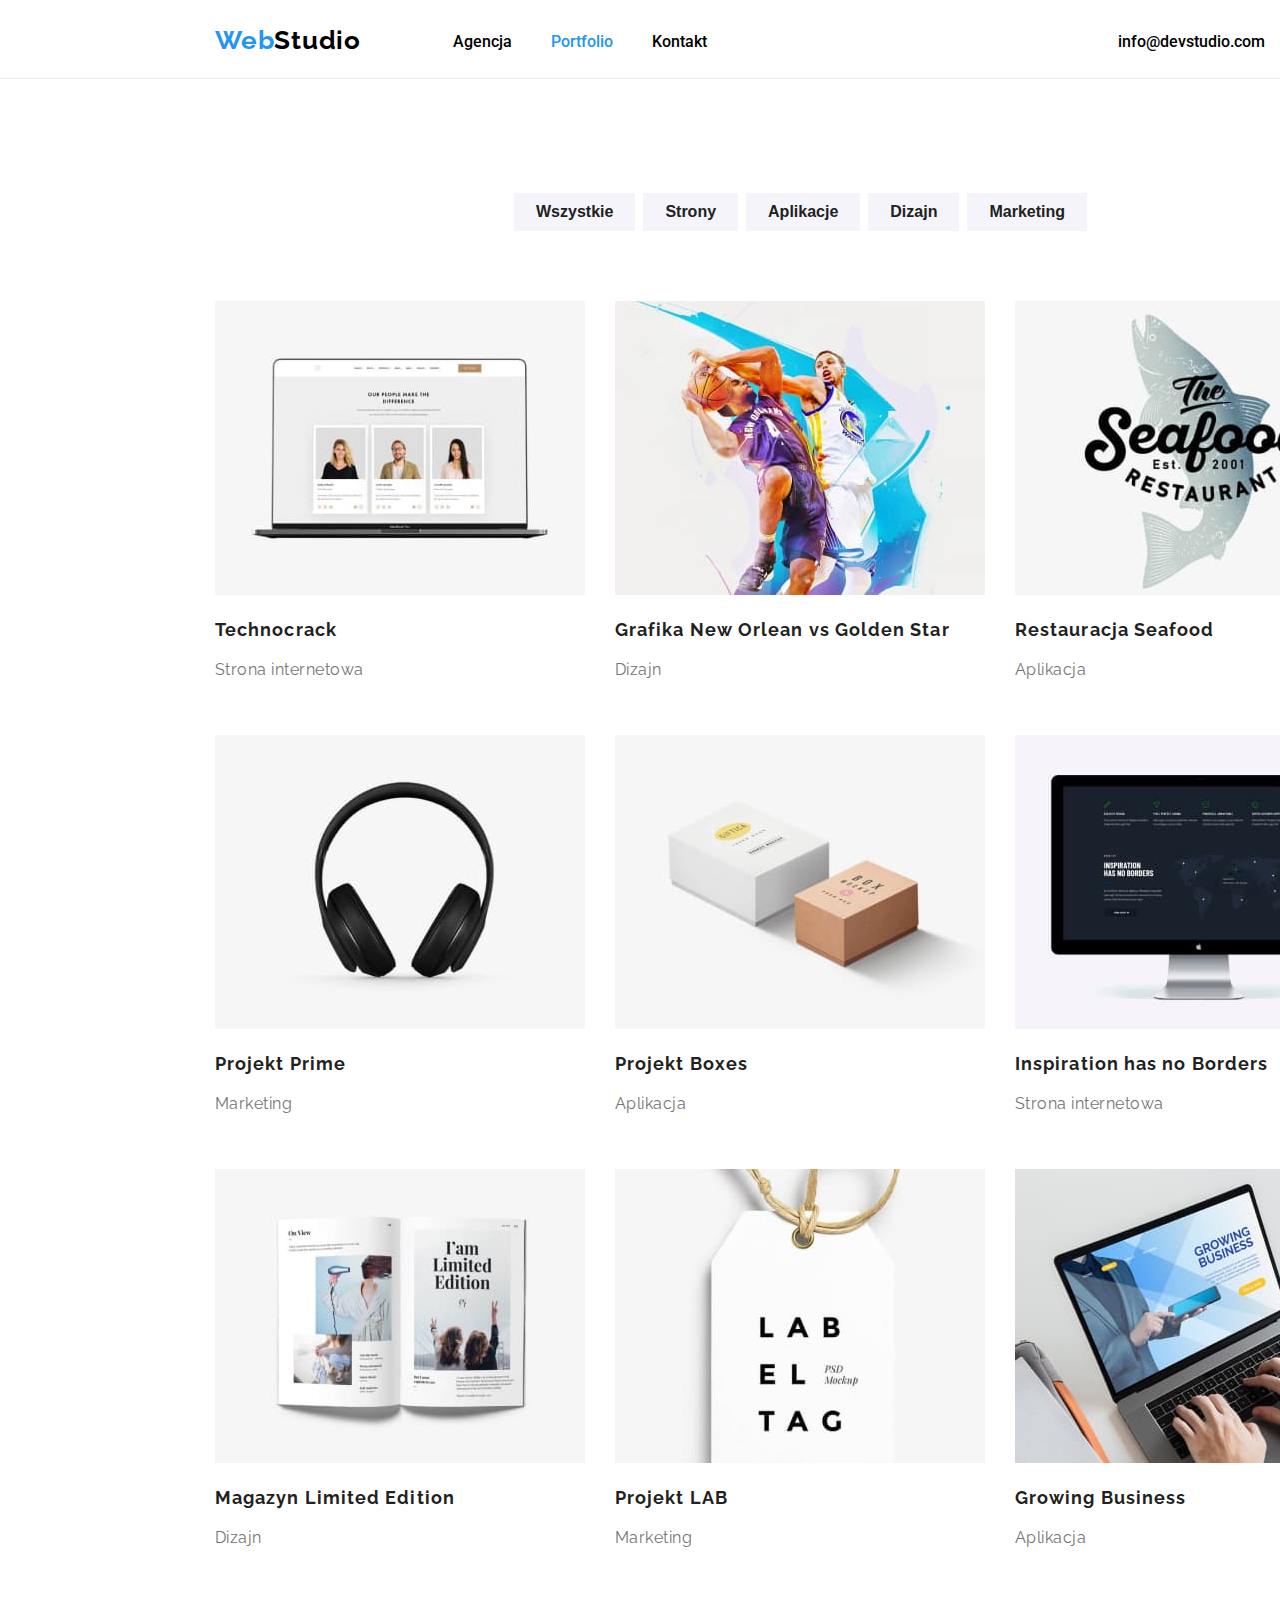
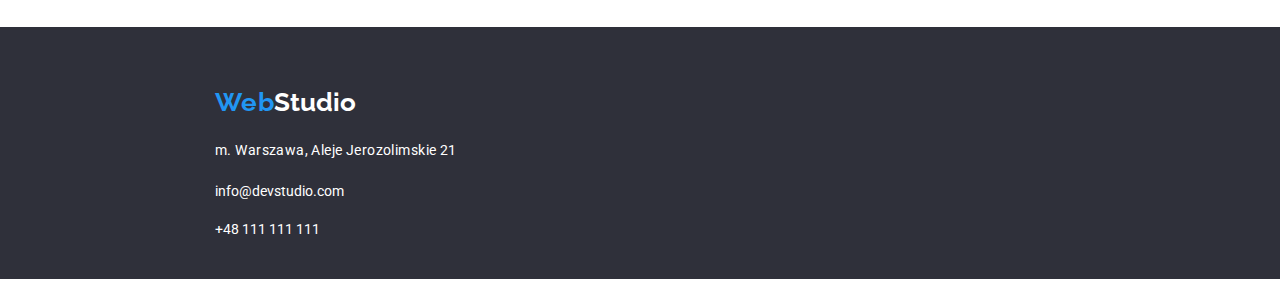
==== commit 85708614: "Final version small changes" ====
--- a/portfolio.html
+++ b/portfolio.html
@@ -26,10 +26,10 @@
             <div class="header-nav-subpages">
                 <ul class="ul-header">
                     <li class="li-header">
-                        <a class="link-index" href="agencja.html" title="WebStudio">Agencja</a>
+                        <a class="link-index" href="index.html" title="WebStudio">Agencja</a>
                     </li>
                     <li class="li-header">
-                        <a class="link-index" href="portfolio.html" title="Portfolio WebStudio">Portfolio</a>
+                        <a class="link-active" href="portfolio.html" title="Portfolio WebStudio">Portfolio</a>
                     </li>
                     <li class="li-header">
                         <a class="link-index" href="kontakt.html" title="Kontakt">Kontakt</a>
--- a/CSS/styles.css
+++ b/CSS/styles.css
@@ -231,7 +231,6 @@
 .figure-our-team {
 	background-color: #ffffff;
 	margin: 0px;
-	float: 1;
 }
 .our-team-photos {
 	font-size: 16px;
@@ -278,7 +277,7 @@
 .portfolio {
 	font-family: 'Raleway', sans-serif;
 	height: 1272px;
-	padding : 0px;
+	padding: 0px;
 }
 .ul-portfolio {
 	width: 1385px;
@@ -345,6 +344,14 @@
 	text-decoration: none;
 	color: #2196f3;
 }
+[class^='link']:active {
+	text-decoration: none;
+	color: #2196f3;
+}
+.link-active {
+	color: #2196f3;
+	text-decoration: none;
+}
 .footer-all {
 	height: 252px;
 	background-color: #2f303a;
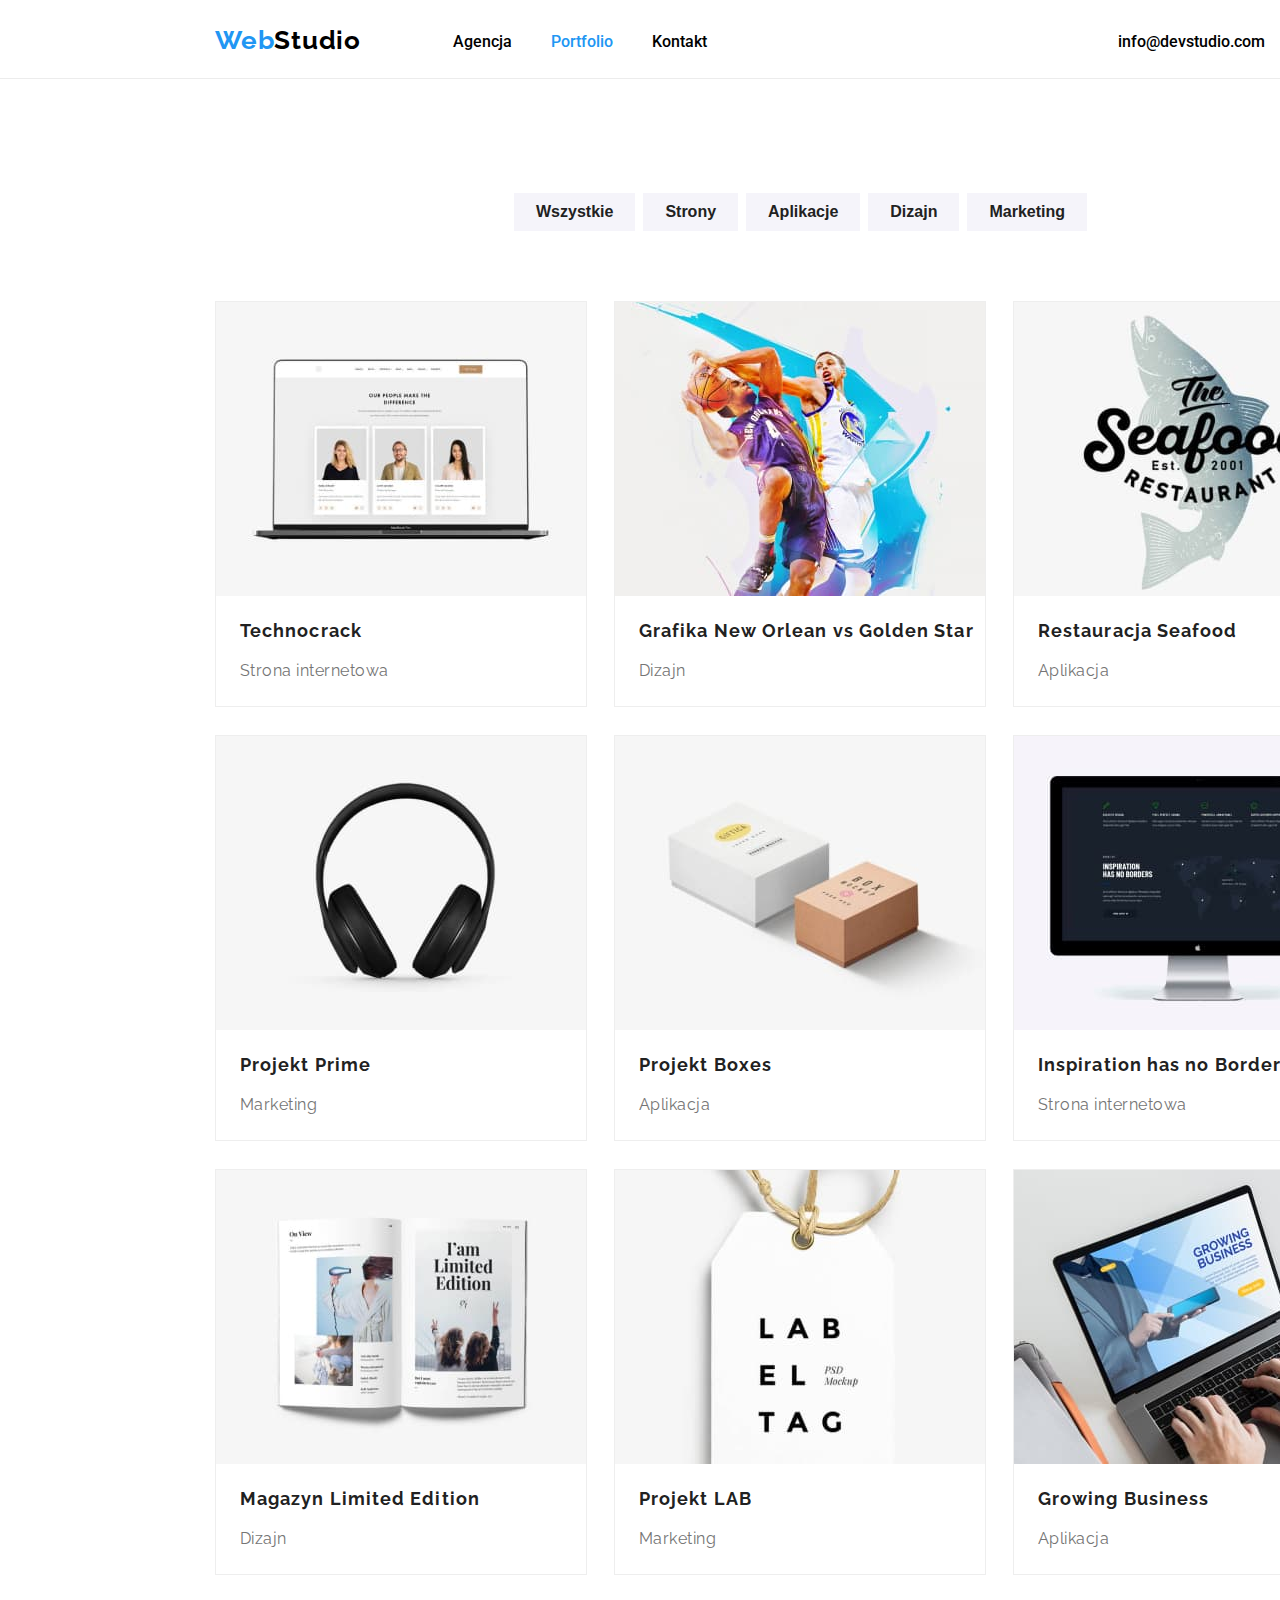
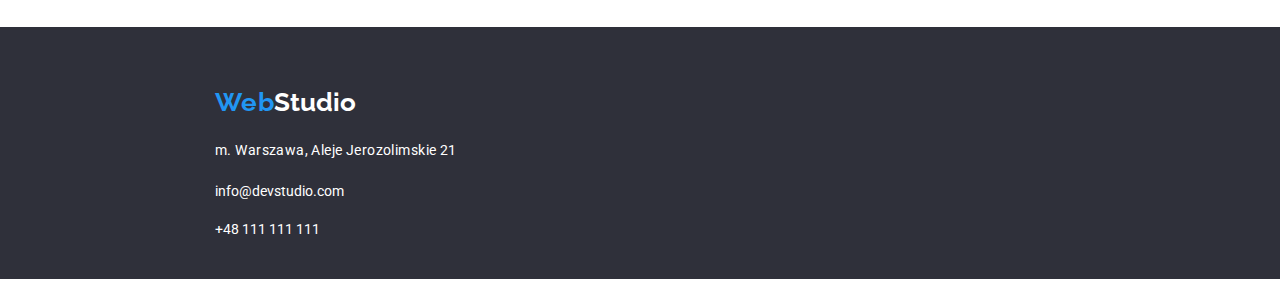
==== commit c837cd03: "Final version small changes" ====
--- a/portfolio.html
+++ b/portfolio.html
@@ -14,7 +14,7 @@
     <style>
         @import url('https://fonts.googleapis.com/css2?family=Raleway:wght@700&family=Roboto:wght@400;500;700;900&display=swap');
     </style>
-    <link rel="stylesheet" href="./CSS/styles.css">
+    <link rel="stylesheet" href="./css/styles.css">
 </head>
 
 <body>
@@ -71,10 +71,10 @@
         <div class="portfolio">
             <ul class="ul-portfolio">
                 <li class="li-portfolio">
-                    <figure class="figure-our-team">
+                    <figure class="figure-portfolio">
                         <img src="./images/Technocrack.jpg" alt="photo of laptop with open webpage of some company"
                             width="370" height="294">
-                        <figcaption>
+                        <figcaption class="figcapition-portfolio">
                             <span class="project-name">Technocrack</span>
                             <br>
                             <span class="project-type">Strona internetowa</span>
@@ -82,11 +82,11 @@
                     </figure>
                 </li>
                 <li class="li-portfolio">
-                    <figure class="figure-our-team">
+                    <figure class="figure-portfolio">
                         <img src="./images/Grafika-New-Orlean-vs-Golden-Star.jpg"
                             alt="two basketball players form New Orlean and Golden Stars teams" width="370"
                             height="294">
-                        <figcaption>
+                        <figcaption class="figcapition-portfolio">
                             <span class="project-name">Grafika New Orlean vs Golden Star</span>
                             <br>
                             <span class="project-type">Dizajn</span>
@@ -94,10 +94,10 @@
                     </figure>
                 </li>
                 <li class="li-portfolio">
-                    <figure class="figure-our-team">
+                    <figure class="figure-portfolio">
                         <img src="./images/Restauracja-Seafood.jpg"
                             alt="Logo of The Seafood restaurant with a picture of fhis" width="370" height="294">
-                        <figcaption>
+                        <figcaption class="figcapition-portfolio">
                             <span class="project-name">Restauracja Seafood</span>
                             <br>
                             <span class="project-type">Aplikacja</span>
@@ -107,9 +107,9 @@
             </ul>
             <ul class="ul-portfolio">
                 <li class="li-portfolio">
-                    <figure class="figure-our-team">
+                    <figure class="figure-portfolio">
                         <img src="./images/Projekt-Prime.jpg" alt="Black headphones" width="370" height="294">
-                        <figcaption>
+                        <figcaption class="figcapition-portfolio">
                             <span class="project-name">Projekt Prime</span>
                             <br>
                             <span class="project-type">Marketing</span>
@@ -117,10 +117,10 @@
                     </figure>
                 </li>
                 <li class="li-portfolio">
-                    <figure class="figure-our-team">
+                    <figure class="figure-portfolio">
                         <img src="./images/Projekt-Boxes.jpg" alt="Two boxes biger white and smaller orange" width="370"
                             height="294">
-                        <figcaption>
+                        <figcaption class="figcapition-portfolio">
                             <span class="project-name">Projekt Boxes</span>
                             <br>
                             <span class="project-type">Aplikacja</span>
@@ -128,10 +128,10 @@
                     </figure>
                 </li>
                 <li class="li-portfolio">
-                    <figure class="figure-our-team">
+                    <figure class="figure-portfolio">
                         <img src="./images/Inspiration-has-no-Borders.jpg" alt="Apple Macintosh" width="370"
                             height="294">
-                        <figcaption>
+                        <figcaption class="figcapition-portfolio">
                             <span class="project-name">Inspiration has no Borders</span>
                             <br>
                             <span class="project-type">Strona internetowa</span>
@@ -141,10 +141,10 @@
             </ul>
             <ul class="ul-portfolio">
                 <li class="li-portfolio">
-                    <figure class="figure-our-team">
+                    <figure class="figure-portfolio">
                         <img src="./images/Magazyn-Limited-Edition.jpg" alt="Colorfull magazin" width="370"
                             height="294">
-                        <figcaption>
+                        <figcaption class="figcapition-portfolio">
                             <span class="project-name">Magazyn Limited Edition</span>
                             <br>
                             <span class="project-type">Dizajn</span>
@@ -152,9 +152,9 @@
                     </figure>
                 </li>
                 <li class="li-portfolio">
-                    <figure class="figure-our-team">
+                    <figure class="figure-portfolio">
                         <img src="./images/Projekt-LAB.jpg" alt="White label with black text" width="370" height="294">
-                        <figcaption>
+                        <figcaption class="figcapition-portfolio">
                             <span class="project-name">Projekt LAB</span>
                             <br>
                             <span class="project-type">Marketing</span>
@@ -162,10 +162,10 @@
                     </figure>
                 </li>
                 <li class="li-portfolio">
-                    <figure class="figure-our-team">
+                    <figure class="figure-portfolio">
                         <img src="./images/Growing-Business.jpg" alt="person working on a laptop" width="370"
                             height="294">
-                        <figcaption>
+                        <figcaption class="figcapition-portfolio">
                             <span class="project-name">Growing Business</span>
                             <br>
                             <span class="project-type">Aplikacja</span>
@@ -189,5 +189,4 @@
         <div id="contact-phone-footer"><a class="link-portfolio" href="tel:+48111111">+48 111 111 111</a></div>
     </footer>
 </body>
-
 </html>--- a/css/styles.css
+++ b/css/styles.css
@@ -0,0 +1,403 @@
+body {
+	width: 1600px;
+	font-family: 'Roboto', sans-serif;
+	color: #212121;
+	margin: 0px;
+}
+.header {
+	height: 78px;
+	color: black;
+	border-bottom: 1px solid #ececec;
+	display: flex;
+}
+.logo-header {
+	width: 145px;
+	text-align: center;
+	padding: 25px 93px 25px 215px;
+}
+.logo1 {
+	font-family: 'Raleway', sans-serif;
+	font-weight: 700;
+	font-size: 26px;
+	line-height: 1.2;
+	letter-spacing: 0.03em;
+	color: #2196f3;
+}
+.logo2header {
+	font-family: 'Raleway', sans-serif;
+	font-weight: 700;
+	font-size: 26px;
+	line-height: 1.2;
+	letter-spacing: 0.03em;
+	color: black;
+}
+.header-nav {
+	width: 1147px;
+	display: flex;
+	justify-content: space-between;
+}
+.header-nav-subpages {
+	width: 625px;
+}
+.header-nav-contact {
+	width: 522px;
+}
+.ul-header {
+	padding-top: 32px;
+	padding-left: 0px;
+	margin: 0;
+	list-style-type: none;
+	display: flex;
+	justify-content: space-between;
+}
+.li-header {
+	font-weight: 500;
+	margin: 0px;
+}
+.li-header:last-child {
+	padding-right: 371px;
+}
+.ul-header-nav-contact {
+	width: 522px;
+	padding-top: 32px;
+	margin: 0;
+	list-style-type: none;
+	display: flex;
+	justify-content: space-between;
+}
+.li-header-nav-contact {
+	font-weight: 500;
+	margin: 0px;
+}
+.li-header-nav-contact:last-child {
+	padding-right: 227px;
+}
+.description {
+	width: 1600px;
+	height: 101px;
+	margin: 0px;
+	padding: 94px 0px;
+}
+.ul-description {
+	width: 1385px;
+	margin: 0px;
+	padding: 0px;
+	list-style-type: none;
+	display: flex;
+	justify-content: space-between;
+}
+.li-description {
+	font-weight: 500;
+	margin: 0px;
+	width: 370px;
+}
+.li-description:first-child {
+	padding-left: 215px;
+}
+.loremipsum {
+	inline-size: 270px;
+	float: left;
+	font-size: 14px;
+	line-height: 24px;
+	letter-spacing: 0.03em;
+	text-align: justify;
+}
+.loremipsum-text {
+	color: #757575;
+	line-height: 24px;
+	letter-spacing: 0.03em;
+	text-align: left;
+}
+.our-work {
+	height: 386px;
+	clear: both;
+	padding-bottom: 78px;
+}
+.ul-our-work {
+	width: 1385px;
+	padding: 0px;
+	margin: 0;
+	list-style-type: none;
+	display: flex;
+	justify-content: space-between;
+}
+.li-our-work {
+	font-weight: 500;
+	margin: 0px;
+	width: 370px;
+}
+.li-our-work:first-child {
+	padding-left: 215px;
+}
+.photos {
+	height: 294px;
+	padding-top: 16px;
+}
+.ul-our-team {
+	width: 1385px;
+	list-style-type: none;
+	display: flex;
+	justify-content: space-between;
+}
+.li-our-team {
+	font-weight: 500;
+	margin: 0px;
+}
+.li-our-team:first-child {
+	padding-left: 215px;
+}
+
+.btn-portfolio {
+	font-weight: 700;
+	font-size: 16px;
+	border: none;
+	background-color: #f5f4fa;
+	color: #212121;
+	float: left;
+	height: 38px;
+	width: auto;
+	padding: 6px 22px;
+}
+.btn-index {
+	font-weight: 700;
+	font-size: 16px;
+	border: none;
+	background-color: #f5f4fa;
+	color: #212121;
+	float: left;
+	width: 200px;
+	height: 50px;
+	margin: 0;
+	padding: 10px 41px 10px 42px;
+	margin-top: 30px;
+	margin-left: 700px;
+}
+[class^='btn']:hover {
+	background-color: #2196f3;
+	color: #ffffff;
+	cursor: pointer;
+}
+[class^='btn']:focus {
+	background-color: #2196f3;
+	cursor: pointer;
+}
+#contact-mail-index {
+	padding: 32px 52px 32px 348px;
+	margin: 0px;
+	float: left;
+	font-size: 14px;
+}
+#contact-phone-index {
+	padding: 32px 23px 32px 0px;
+	margin: 0px;
+	float: left;
+	font-size: 14px;
+}
+.main-index {
+	height: 600px;
+	background-color: #2f303a;
+	color: white;
+	text-align: center;
+	font-weight: 900;
+	font-size: 44px;
+	line-height: 1px;
+	letter-spacing: 2px;
+}
+.h1index {
+	width: 696px;
+	height: 120px;
+	padding-top: 200px;
+	margin-left: 452px;
+	font-size: 44px;
+	line-height: 60px;
+	letter-spacing: 5px;
+}
+.h2index {
+	text-align: center;
+	font-size: 36px;
+	padding-bottom: 34px;
+	margin: 0px;
+}
+.h3index {
+	font-size: 14px;
+	font-weight: 700;
+	text-align: left;
+	line-height: 146%;
+	letter-spacing: 0.03em;
+}
+.our-team {
+	height: 460px;
+	background-color: #f5f4fa;
+	clear: both;
+	padding: 94px 0px;
+}
+.figure-our-team {
+	box-shadow: 0px 1px 3px rgba(0, 0, 0, 0.12), 0px 1px 1px rgba(0, 0, 0, 0.14), 0px 2px 1px rgba(0, 0, 0, 0.2);
+	border-radius: 0px 0px 4px 4px;
+	margin: 0px;
+}
+.our-team-photos {
+	font-size: 16px;
+	font-weight: 500;
+	line-height: 19px;
+	letter-spacing: 0.03em;
+	text-align: center;
+	padding: 30px;
+	text-align: center;
+}
+.name-of-memeber {
+	color: #212121;
+}
+.function-of-member {
+	color: #757575;
+}
+.main-portfolio {
+	height: 1548px;
+}
+.subpages-portfolio-block {
+	font-size: 14px;
+	padding: 94px 0px 28px 490px;
+	float: left;
+}
+.nav-portfolio {
+	display: flex;
+	justify-content: space-between;
+	padding: 94px 0px 35px 510px;
+}
+.ul-nav-portfolio {
+	display: flex;
+	justify-content: space-between;
+	list-style: none;
+	font-weight: 500;
+	padding: 0px;
+}
+.li-nav-portfolio {
+	font-size: 16px;
+	line-height: 26px;
+	letter-spacing: 0.03em;
+	font-weight: 500;
+	margin: 0px;
+}
+.portfolio {
+	font-family: 'Raleway', sans-serif;
+	height: 1272px;
+	padding: 0px;
+}
+.ul-portfolio {
+	width: 1385px;
+	height: 404px;
+	padding: 15px 0px;
+	display: flex;
+	justify-content: space-between;
+	list-style: none;
+	font-weight: 500;
+	margin: 0px;
+}
+.li-portfolio {
+	font-size: 16px;
+	line-height: 26px;
+	letter-spacing: 0.03em;
+	font-weight: 500;
+}
+.li-portfolio:first-child {
+	padding-left: 215px;
+}
+.subpages-portfolio {
+	height: 38px;
+	font-size: 14px;
+	letter-spacing: 0.03em;
+	margin: 4px;
+	float: left;
+}
+.portfolio-photos {
+	float: left;
+	width: 370px;
+	height: 404px;
+	padding: 15px;
+}
+.figure-portfolio {
+	height: 404px;
+	margin: 0px;
+	border: 1px solid #eeeeee;
+}
+.figcapition-portfolio {
+	height: 110px;
+	padding-left: 24px;
+}
+.project-name {
+	font-weight: 700;
+	font-size: 18px;
+	letter-spacing: 1.08px;
+	line-height: 3;
+	text-align: left;
+}
+.project-type {
+	color: #757575;
+	font-weight: 400;
+	font-size: 16px;
+	text-align: left;
+}
+.logo2footer {
+	font-family: 'Raleway', sans-serif;
+	font-weight: 700;
+	font-size: 26px;
+	color: white;
+}
+.link-index,
+.link-portfolio {
+	text-decoration: none;
+	color: black;
+}
+[class^='link']:hover {
+	text-decoration: none;
+	color: #2196f3;
+}
+[class^='link']:focus {
+	text-decoration: none;
+	color: #2196f3;
+}
+[class^='link']:active {
+	text-decoration: none;
+	color: #2196f3;
+}
+.link-active {
+	color: #2196f3;
+	text-decoration: none;
+}
+.footer-all {
+	height: 252px;
+	background-color: #2f303a;
+	color: white;
+	padding: 0px;
+}
+.logo-footer {
+	text-align: left;
+	padding: 60px 0px 10px 215px;
+}
+.address-all {
+	font-style: normal;
+	font-size: 14px;
+	font-weight: 400;
+	line-height: 24px;
+	letter-spacing: 0.03em;
+	text-align: left;
+	padding: 10px 1139px 0px 215px;
+}
+#contact-mail-footer a {
+	color: white;
+	font-size: 14px;
+	padding: 9px 1139px 0px 215px;
+}
+#contact-mail-footer a:hover {
+	color: #2196f3;
+	font-size: 14px;
+}
+#contact-phone-footer a {
+	color: white;
+	font-size: 14px;
+	padding: 9px 1139px 60px 215px;
+}
+#contact-phone-footer a:hover {
+	color: #2196f3;
+	font-size: 14px;
+}
